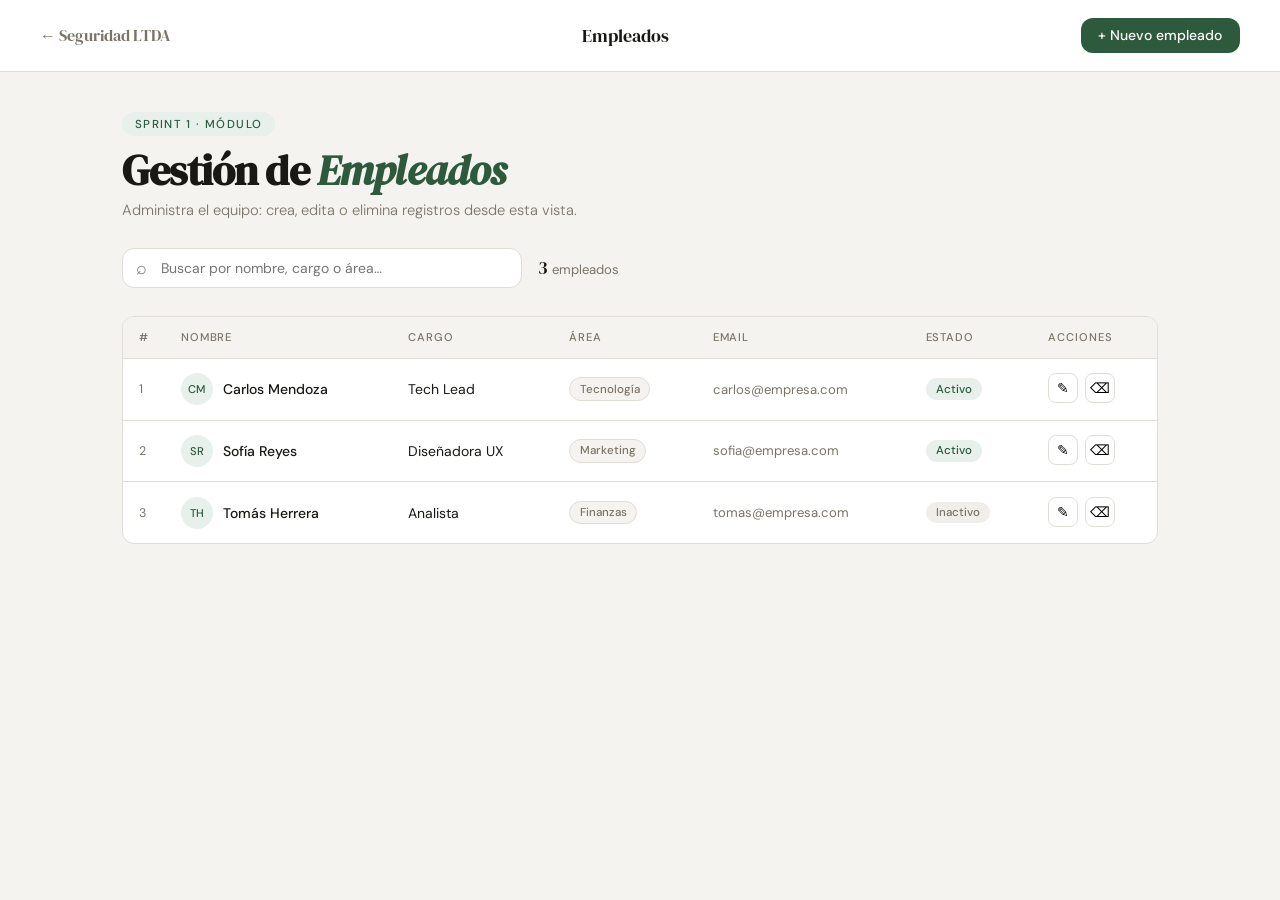
==== empleados/index.html @ 340883be "Listado de Empleados terminado" ====
<!DOCTYPE html>
<html lang="es">
<head>
  <meta charset="UTF-8" />
  <meta name="viewport" content="width=device-width, initial-scale=1.0"/>
  <title>Empleados · MiProyecto</title>
  <link rel="preconnect" href="https://fonts.googleapis.com">
  <link rel="preconnect" href="https://fonts.gstatic.com" crossorigin>
  <link href="https://fonts.googleapis.com/css2?family=DM+Serif+Display:ital@0;1&family=DM+Sans:wght@300;400;500&display=swap" rel="stylesheet">
  <link rel="stylesheet" href="styles.css">
</head>
<body>

  <!-- HEADER -->
  <header>
    <a class="logo" href="../index.html">← Seguridad LTDA</a>
    <span class="header-title">Empleados</span>
    <button class="btn-primary" id="btn-nuevo">+ Nuevo empleado</button>
  </header>

  <!-- MAIN -->
  <main>

    <!-- PAGE TITLE -->
    <section class="page-hero">
      <span class="hero-tag">Sprint 1 · Módulo</span>
      <h1>Gestión de <em>Empleados</em></h1>
      <p>Administra el equipo: crea, edita o elimina registros desde esta vista.</p>
    </section>

    <!-- SEARCH + STATS -->
    <div class="toolbar">
      <div class="search-wrap">
        <span class="search-icon">⌕</span>
        <input type="text" id="search" placeholder="Buscar por nombre, cargo o área…" />
      </div>
      <div class="stats">
        <span id="count">0</span> empleados
      </div>
    </div>

    <!-- TABLE -->
    <div class="table-wrap">
      <table id="tabla">
        <thead>
          <tr>
            <th>#</th>
            <th>Nombre</th>
            <th>Cargo</th>
            <th>Área</th>
            <th>Email</th>
            <th>Estado</th>
            <th>Acciones</th>
          </tr>
        </thead>
        <tbody id="tbody"></tbody>
      </table>
      <div class="empty-state" id="empty">
        <span>👥</span>
        <p>No hay empleados aún.<br>Crea el primero con el botón de arriba.</p>
      </div>
    </div>

  </main>

  <!-- MODAL -->
  <div class="overlay" id="overlay">
    <div class="modal" id="modal">
      <div class="modal-header">
        <h2 id="modal-title">Nuevo empleado</h2>
        <button class="close-btn" id="btn-cerrar">✕</button>
      </div>

      <div class="modal-body">
        <div class="form-row">
          <div class="form-group">
            <label>Nombre *</label>
            <input type="text" id="f-nombre" placeholder="Ej: Ana García" />
          </div>
          <div class="form-group">
            <label>Apellido *</label>
            <input type="text" id="f-apellido" placeholder="Ej: López" />
          </div>
        </div>
        <div class="form-row">
          <div class="form-group">
            <label>Cargo *</label>
            <input type="text" id="f-cargo" placeholder="Ej: Desarrollador Frontend" />
          </div>
          <div class="form-group">
            <label>Área</label>
            <select id="f-area">
              <option value="">Seleccionar…</option>
              <option>Tecnología</option>
              <option>Recursos Humanos</option>
              <option>Marketing</option>
              <option>Finanzas</option>
              <option>Operaciones</option>
              <option>Ventas</option>
            </select>
          </div>
        </div>
        <div class="form-row">
          <div class="form-group">
            <label>Email *</label>
            <input type="email" id="f-email" placeholder="ana@empresa.com" />
          </div>
          <div class="form-group">
            <label>Estado</label>
            <select id="f-estado">
              <option value="Activo">Activo</option>
              <option value="Inactivo">Inactivo</option>
            </select>
          </div>
        </div>
        <p class="form-note">* Campos obligatorios</p>
      </div>

      <div class="modal-footer">
        <button class="btn-ghost" id="btn-cancelar">Cancelar</button>
        <button class="btn-primary" id="btn-guardar">Guardar empleado</button>
      </div>
    </div>
  </div>

  <script>
    /* ── DATA ── */
    let empleados = [
      { id: 1, nombre: 'Carlos', apellido: 'Mendoza', cargo: 'Tech Lead', area: 'Tecnología', email: 'carlos@empresa.com', estado: 'Activo' },
      { id: 2, nombre: 'Sofía',  apellido: 'Reyes',   cargo: 'Diseñadora UX', area: 'Marketing', email: 'sofia@empresa.com', estado: 'Activo' },
      { id: 3, nombre: 'Tomás',  apellido: 'Herrera', cargo: 'Analista',  area: 'Finanzas', email: 'tomas@empresa.com', estado: 'Inactivo' },
    ];
    let nextId = 4;
    let editingId = null;

    /* ── REFS ── */
    const tbody    = document.getElementById('tbody');
    const overlay  = document.getElementById('overlay');
    const empty    = document.getElementById('empty');
    const countEl  = document.getElementById('count');
    const search   = document.getElementById('search');
    const modalTitle = document.getElementById('modal-title');
    const btnGuardar = document.getElementById('btn-guardar');

    /* ── RENDER ── */
    function render(list) {
      const q = search.value.toLowerCase();
      const filtered = list.filter(e =>
        `${e.nombre} ${e.apellido} ${e.cargo} ${e.area}`.toLowerCase().includes(q)
      );

      countEl.textContent = filtered.length;
      empty.style.display = filtered.length === 0 ? 'flex' : 'none';

      tbody.innerHTML = filtered.map((e, i) => `
        <tr style="animation-delay:${i * 0.04}s">
          <td class="td-num">${e.id}</td>
          <td class="td-name">
            <div class="avatar">${e.nombre[0]}${e.apellido[0]}</div>
            <span>${e.nombre} ${e.apellido}</span>
          </td>
          <td>${e.cargo}</td>
          <td><span class="badge-area">${e.area || '—'}</span></td>
          <td class="td-email">${e.email}</td>
          <td><span class="badge-estado ${e.estado === 'Activo' ? 'activo' : 'inactivo'}">${e.estado}</span></td>
          <td class="td-actions">
            <button class="action-btn edit" onclick="abrirEditar(${e.id})" title="Editar">✎</button>
            <button class="action-btn del"  onclick="eliminar(${e.id})"    title="Eliminar">⌫</button>
          </td>
        </tr>
      `).join('');
    }

    /* ── MODAL ── */
    function abrirModal() {
      overlay.classList.add('show');
      document.getElementById('f-nombre').focus();
    }

    function cerrarModal() {
      overlay.classList.remove('show');
      limpiarForm();
      editingId = null;
    }

    function limpiarForm() {
      ['f-nombre','f-apellido','f-cargo','f-email'].forEach(id => document.getElementById(id).value = '');
      document.getElementById('f-area').value   = '';
      document.getElementById('f-estado').value = 'Activo';
    }

    function abrirEditar(id) {
      const e = empleados.find(x => x.id === id);
      if (!e) return;
      editingId = id;
      modalTitle.textContent = 'Editar empleado';
      btnGuardar.textContent  = 'Guardar cambios';
      document.getElementById('f-nombre').value   = e.nombre;
      document.getElementById('f-apellido').value = e.apellido;
      document.getElementById('f-cargo').value    = e.cargo;
      document.getElementById('f-area').value     = e.area;
      document.getElementById('f-email').value    = e.email;
      document.getElementById('f-estado').value   = e.estado;
      abrirModal();
    }

    function guardar() {
      const nombre   = document.getElementById('f-nombre').value.trim();
      const apellido = document.getElementById('f-apellido').value.trim();
      const cargo    = document.getElementById('f-cargo').value.trim();
      const email    = document.getElementById('f-email').value.trim();
      const area     = document.getElementById('f-area').value;
      const estado   = document.getElementById('f-estado').value;

      if (!nombre || !apellido || !cargo || !email) {
        sacudirModal(); return;
      }

      if (editingId) {
        const idx = empleados.findIndex(x => x.id === editingId);
        empleados[idx] = { ...empleados[idx], nombre, apellido, cargo, area, email, estado };
      } else {
        empleados.push({ id: nextId++, nombre, apellido, cargo, area, email, estado });
      }

      cerrarModal();
      render(empleados);
    }

    function eliminar(id) {
      if (!confirm('¿Eliminar este empleado?')) return;
      empleados = empleados.filter(e => e.id !== id);
      render(empleados);
    }

    function sacudirModal() {
      const m = document.getElementById('modal');
      m.classList.add('shake');
      setTimeout(() => m.classList.remove('shake'), 400);
    }

    /* ── EVENTS ── */
    document.getElementById('btn-nuevo').onclick   = () => { editingId = null; modalTitle.textContent = 'Nuevo empleado'; btnGuardar.textContent = 'Guardar empleado'; limpiarForm(); abrirModal(); };
    document.getElementById('btn-cerrar').onclick  = cerrarModal;
    document.getElementById('btn-cancelar').onclick = cerrarModal;
    document.getElementById('btn-guardar').onclick  = guardar;
    overlay.addEventListener('click', e => { if (e.target === overlay) cerrarModal(); });
    search.addEventListener('input', () => render(empleados));
    document.addEventListener('keydown', e => { if (e.key === 'Escape') cerrarModal(); });

    /* ── INIT ── */
    render(empleados);
  </script>
</body>
</html>
---- empleados/styles.css ----
*, *::before, *::after {
  box-sizing: border-box;
  margin: 0;
  padding: 0;
}

:root {
  --bg:        #f5f3ef;
  --surface:   #ffffff;
  --ink:       #1a1814;
  --ink-muted: #7a7468;
  --accent:    #2d5a3d;
  --accent-lt: #e8f0eb;
  --danger:    #c0392b;
  --danger-lt: #fdecea;
  --border:    #e0ddd7;
  --radius:    12px;
  --trans:     0.22s ease;
}

html { scroll-behavior: smooth; }

body {
  font-family: 'DM Sans', sans-serif;
  background: var(--bg);
  color: var(--ink);
  min-height: 100vh;
  display: flex;
  flex-direction: column;
}

/* ── HEADER ── */
header {
  display: flex;
  align-items: center;
  justify-content: space-between;
  padding: 1.1rem 2.5rem;
  background: var(--surface);
  border-bottom: 1px solid var(--border);
  position: sticky;
  top: 0;
  z-index: 200;
  gap: 1rem;
}

.logo {
  font-family: 'DM Serif Display', serif;
  font-size: 1rem;
  color: var(--ink-muted);
  text-decoration: none;
  white-space: nowrap;
  transition: color var(--trans);
}
.logo:hover { color: var(--accent); }

.header-title {
  font-family: 'DM Serif Display', serif;
  font-size: 1.15rem;
  color: var(--ink);
  flex: 1;
  text-align: center;
}

/* ── MAIN ── */
main {
  flex: 1;
  max-width: 1100px;
  width: 100%;
  margin: 0 auto;
  padding: 2.5rem 2rem 4rem;
  display: flex;
  flex-direction: column;
  gap: 1.75rem;
}

/* ── PAGE HERO ── */
.page-hero {
  animation: fadeUp 0.5s ease both;
}

.hero-tag {
  display: inline-block;
  font-size: 0.72rem;
  font-weight: 500;
  letter-spacing: 0.12em;
  text-transform: uppercase;
  color: var(--accent);
  background: var(--accent-lt);
  padding: 0.28rem 0.8rem;
  border-radius: 999px;
  margin-bottom: 0.75rem;
}

.page-hero h1 {
  font-family: 'DM Serif Display', serif;
  font-size: clamp(1.8rem, 4vw, 2.6rem);
  line-height: 1.1;
  letter-spacing: -0.02em;
  margin-bottom: 0.4rem;
}

.page-hero h1 em {
  font-style: italic;
  color: var(--accent);
}

.page-hero p {
  font-size: 0.92rem;
  color: var(--ink-muted);
  font-weight: 300;
}

/* ── TOOLBAR ── */
.toolbar {
  display: flex;
  align-items: center;
  gap: 1rem;
  animation: fadeUp 0.5s 0.08s ease both;
}

.search-wrap {
  position: relative;
  flex: 1;
  max-width: 400px;
}

.search-icon {
  position: absolute;
  left: 0.85rem;
  top: 50%;
  transform: translateY(-50%);
  font-size: 1.1rem;
  color: var(--ink-muted);
  pointer-events: none;
}

.search-wrap input {
  width: 100%;
  padding: 0.6rem 0.9rem 0.6rem 2.4rem;
  border: 1px solid var(--border);
  border-radius: var(--radius);
  background: var(--surface);
  font-family: 'DM Sans', sans-serif;
  font-size: 0.875rem;
  color: var(--ink);
  outline: none;
  transition: border-color var(--trans), box-shadow var(--trans);
}

.search-wrap input:focus {
  border-color: var(--accent);
  box-shadow: 0 0 0 3px rgba(45,90,61,0.1);
}

.stats {
  font-size: 0.82rem;
  color: var(--ink-muted);
  white-space: nowrap;
}

.stats span {
  font-family: 'DM Serif Display', serif;
  font-size: 1.1rem;
  color: var(--ink);
}

/* ── TABLE ── */
.table-wrap {
  background: var(--surface);
  border: 1px solid var(--border);
  border-radius: var(--radius);
  overflow: hidden;
  animation: fadeUp 0.5s 0.14s ease both;
}

table {
  width: 100%;
  border-collapse: collapse;
}

thead tr {
  background: var(--bg);
  border-bottom: 1px solid var(--border);
}

th {
  text-align: left;
  font-size: 0.7rem;
  font-weight: 500;
  letter-spacing: 0.08em;
  text-transform: uppercase;
  color: var(--ink-muted);
  padding: 0.85rem 1rem;
}

tbody tr {
  border-bottom: 1px solid var(--border);
  animation: fadeUp 0.35s ease both;
  transition: background var(--trans);
}

tbody tr:last-child { border-bottom: none; }

tbody tr:hover { background: #faf9f7; }

td {
  padding: 0.9rem 1rem;
  font-size: 0.875rem;
  color: var(--ink);
  vertical-align: middle;
}

.td-num {
  color: var(--ink-muted);
  font-size: 0.78rem;
  width: 36px;
}

.td-name {
  display: flex;
  align-items: center;
  gap: 0.65rem;
  font-weight: 500;
}

.avatar {
  width: 32px;
  height: 32px;
  border-radius: 50%;
  background: var(--accent-lt);
  color: var(--accent);
  font-size: 0.7rem;
  font-weight: 500;
  display: flex;
  align-items: center;
  justify-content: center;
  flex-shrink: 0;
  text-transform: uppercase;
}

.td-email {
  color: var(--ink-muted);
  font-size: 0.82rem;
}

.badge-area {
  display: inline-block;
  font-size: 0.72rem;
  font-weight: 500;
  padding: 0.2rem 0.6rem;
  border-radius: 999px;
  background: var(--bg);
  color: var(--ink-muted);
  border: 1px solid var(--border);
}

.badge-estado {
  display: inline-block;
  font-size: 0.72rem;
  font-weight: 500;
  padding: 0.2rem 0.65rem;
  border-radius: 999px;
}

.badge-estado.activo {
  background: var(--accent-lt);
  color: var(--accent);
}

.badge-estado.inactivo {
  background: #f0eeea;
  color: var(--ink-muted);
}

.td-actions {
  display: flex;
  gap: 0.4rem;
}

.action-btn {
  width: 30px;
  height: 30px;
  border: 1px solid var(--border);
  border-radius: 8px;
  background: transparent;
  cursor: pointer;
  font-size: 0.85rem;
  display: flex;
  align-items: center;
  justify-content: center;
  transition: background var(--trans), border-color var(--trans), color var(--trans);
}

.action-btn.edit:hover {
  background: var(--accent-lt);
  border-color: var(--accent);
  color: var(--accent);
}

.action-btn.del:hover {
  background: var(--danger-lt);
  border-color: var(--danger);
  color: var(--danger);
}

/* ── EMPTY STATE ── */
.empty-state {
  display: none;
  flex-direction: column;
  align-items: center;
  justify-content: center;
  padding: 4rem 2rem;
  gap: 0.75rem;
  color: var(--ink-muted);
}

.empty-state span { font-size: 2.5rem; }
.empty-state p { font-size: 0.875rem; text-align: center; line-height: 1.6; }

/* ── BUTTONS ── */
.btn-primary {
  font-family: 'DM Sans', sans-serif;
  font-size: 0.875rem;
  font-weight: 500;
  color: #fff;
  background: var(--accent);
  border: none;
  border-radius: var(--radius);
  padding: 0.55rem 1.1rem;
  cursor: pointer;
  white-space: nowrap;
  transition: opacity var(--trans), transform var(--trans);
}

.btn-primary:hover { opacity: 0.88; transform: translateY(-1px); }

.btn-ghost {
  font-family: 'DM Sans', sans-serif;
  font-size: 0.875rem;
  font-weight: 500;
  color: var(--ink-muted);
  background: transparent;
  border: 1px solid var(--border);
  border-radius: var(--radius);
  padding: 0.55rem 1.1rem;
  cursor: pointer;
  transition: background var(--trans), color var(--trans);
}

.btn-ghost:hover {
  background: var(--bg);
  color: var(--ink);
}

/* ── MODAL ── */
.overlay {
  position: fixed;
  inset: 0;
  background: rgba(26,24,20,0.4);
  backdrop-filter: blur(3px);
  z-index: 300;
  display: flex;
  align-items: center;
  justify-content: center;
  padding: 1.5rem;
  opacity: 0;
  pointer-events: none;
  transition: opacity 0.22s ease;
}

.overlay.show {
  opacity: 1;
  pointer-events: all;
}

.modal {
  background: var(--surface);
  border-radius: 16px;
  width: 100%;
  max-width: 520px;
  border: 1px solid var(--border);
  box-shadow: 0 24px 60px rgba(0,0,0,0.12);
  transform: translateY(12px);
  transition: transform 0.25s ease;
  overflow: hidden;
}

.overlay.show .modal { transform: translateY(0); }

.modal-header {
  display: flex;
  align-items: center;
  justify-content: space-between;
  padding: 1.25rem 1.5rem;
  border-bottom: 1px solid var(--border);
}

.modal-header h2 {
  font-family: 'DM Serif Display', serif;
  font-size: 1.2rem;
  color: var(--ink);
}

.close-btn {
  background: none;
  border: none;
  cursor: pointer;
  font-size: 0.9rem;
  color: var(--ink-muted);
  width: 28px;
  height: 28px;
  border-radius: 6px;
  display: flex;
  align-items: center;
  justify-content: center;
  transition: background var(--trans);
}
.close-btn:hover { background: var(--bg); }

.modal-body {
  padding: 1.5rem;
  display: flex;
  flex-direction: column;
  gap: 1rem;
}

.form-row {
  display: grid;
  grid-template-columns: 1fr 1fr;
  gap: 1rem;
}

.form-group {
  display: flex;
  flex-direction: column;
  gap: 0.35rem;
}

.form-group label {
  font-size: 0.75rem;
  font-weight: 500;
  color: var(--ink-muted);
  letter-spacing: 0.04em;
}

.form-group input,
.form-group select {
  font-family: 'DM Sans', sans-serif;
  font-size: 0.875rem;
  color: var(--ink);
  background: var(--bg);
  border: 1px solid var(--border);
  border-radius: 8px;
  padding: 0.55rem 0.8rem;
  outline: none;
  transition: border-color var(--trans), box-shadow var(--trans);
}

.form-group input:focus,
.form-group select:focus {
  border-color: var(--accent);
  box-shadow: 0 0 0 3px rgba(45,90,61,0.1);
  background: var(--surface);
}

.form-note {
  font-size: 0.72rem;
  color: var(--ink-muted);
  margin-top: -0.25rem;
}

.modal-footer {
  display: flex;
  justify-content: flex-end;
  gap: 0.6rem;
  padding: 1rem 1.5rem;
  border-top: 1px solid var(--border);
  background: var(--bg);
}

/* ── ANIMATIONS ── */
@keyframes fadeUp {
  from { opacity: 0; transform: translateY(12px); }
  to   { opacity: 1; transform: translateY(0); }
}

@keyframes shake {
  0%, 100% { transform: translateX(0); }
  20%       { transform: translateX(-6px); }
  40%       { transform: translateX(6px); }
  60%       { transform: translateX(-4px); }
  80%       { transform: translateX(4px); }
}

.shake { animation: shake 0.4s ease; }

/* ── RESPONSIVE ── */
@media (max-width: 640px) {
  header { padding: 1rem 1.25rem; }
  .header-title { display: none; }
  main { padding: 1.5rem 1rem 3rem; }
  .form-row { grid-template-columns: 1fr; }
  th:nth-child(4), td:nth-child(4),
  th:nth-child(5), td:nth-child(5) { display: none; }
}
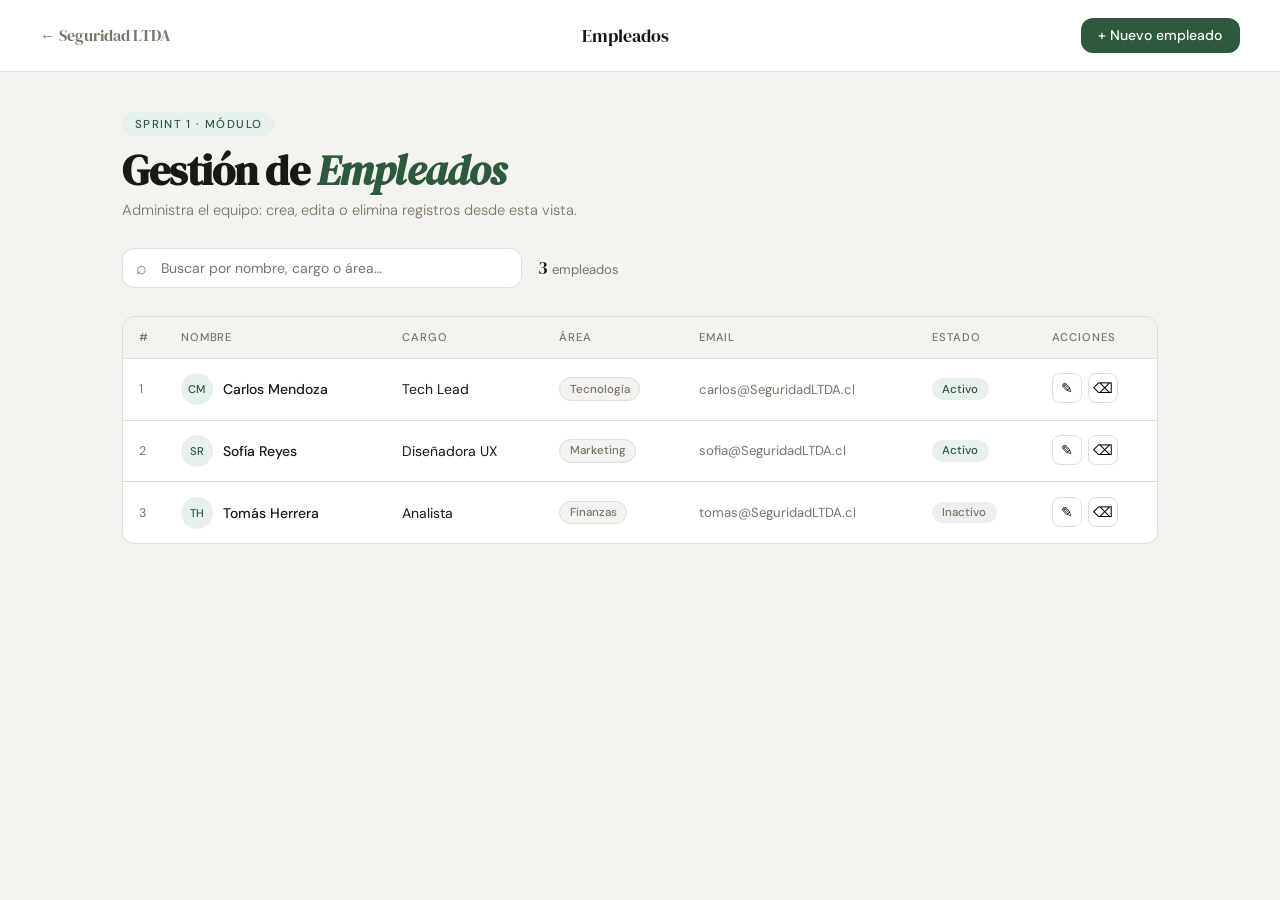
==== commit 3ae4f5f1: "cambios menores en maquetado" ====
--- a/empleados/index.html
+++ b/empleados/index.html
@@ -126,9 +126,9 @@
   <script>
     /* ── DATA ── */
     let empleados = [
-      { id: 1, nombre: 'Carlos', apellido: 'Mendoza', cargo: 'Tech Lead', area: 'Tecnología', email: 'carlos@empresa.com', estado: 'Activo' },
-      { id: 2, nombre: 'Sofía',  apellido: 'Reyes',   cargo: 'Diseñadora UX', area: 'Marketing', email: 'sofia@empresa.com', estado: 'Activo' },
-      { id: 3, nombre: 'Tomás',  apellido: 'Herrera', cargo: 'Analista',  area: 'Finanzas', email: 'tomas@empresa.com', estado: 'Inactivo' },
+      { id: 1, nombre: 'Carlos', apellido: 'Mendoza', cargo: 'Tech Lead', area: 'Tecnología', email: 'carlos@SeguridadLTDA.cl', estado: 'Activo' },
+      { id: 2, nombre: 'Sofía',  apellido: 'Reyes',   cargo: 'Diseñadora UX', area: 'Marketing', email: 'sofia@SeguridadLTDA.cl', estado: 'Activo' },
+      { id: 3, nombre: 'Tomás',  apellido: 'Herrera', cargo: 'Analista',  area: 'Finanzas', email: 'tomas@SeguridadLTDA.cl', estado: 'Inactivo' },
     ];
     let nextId = 4;
     let editingId = null;
